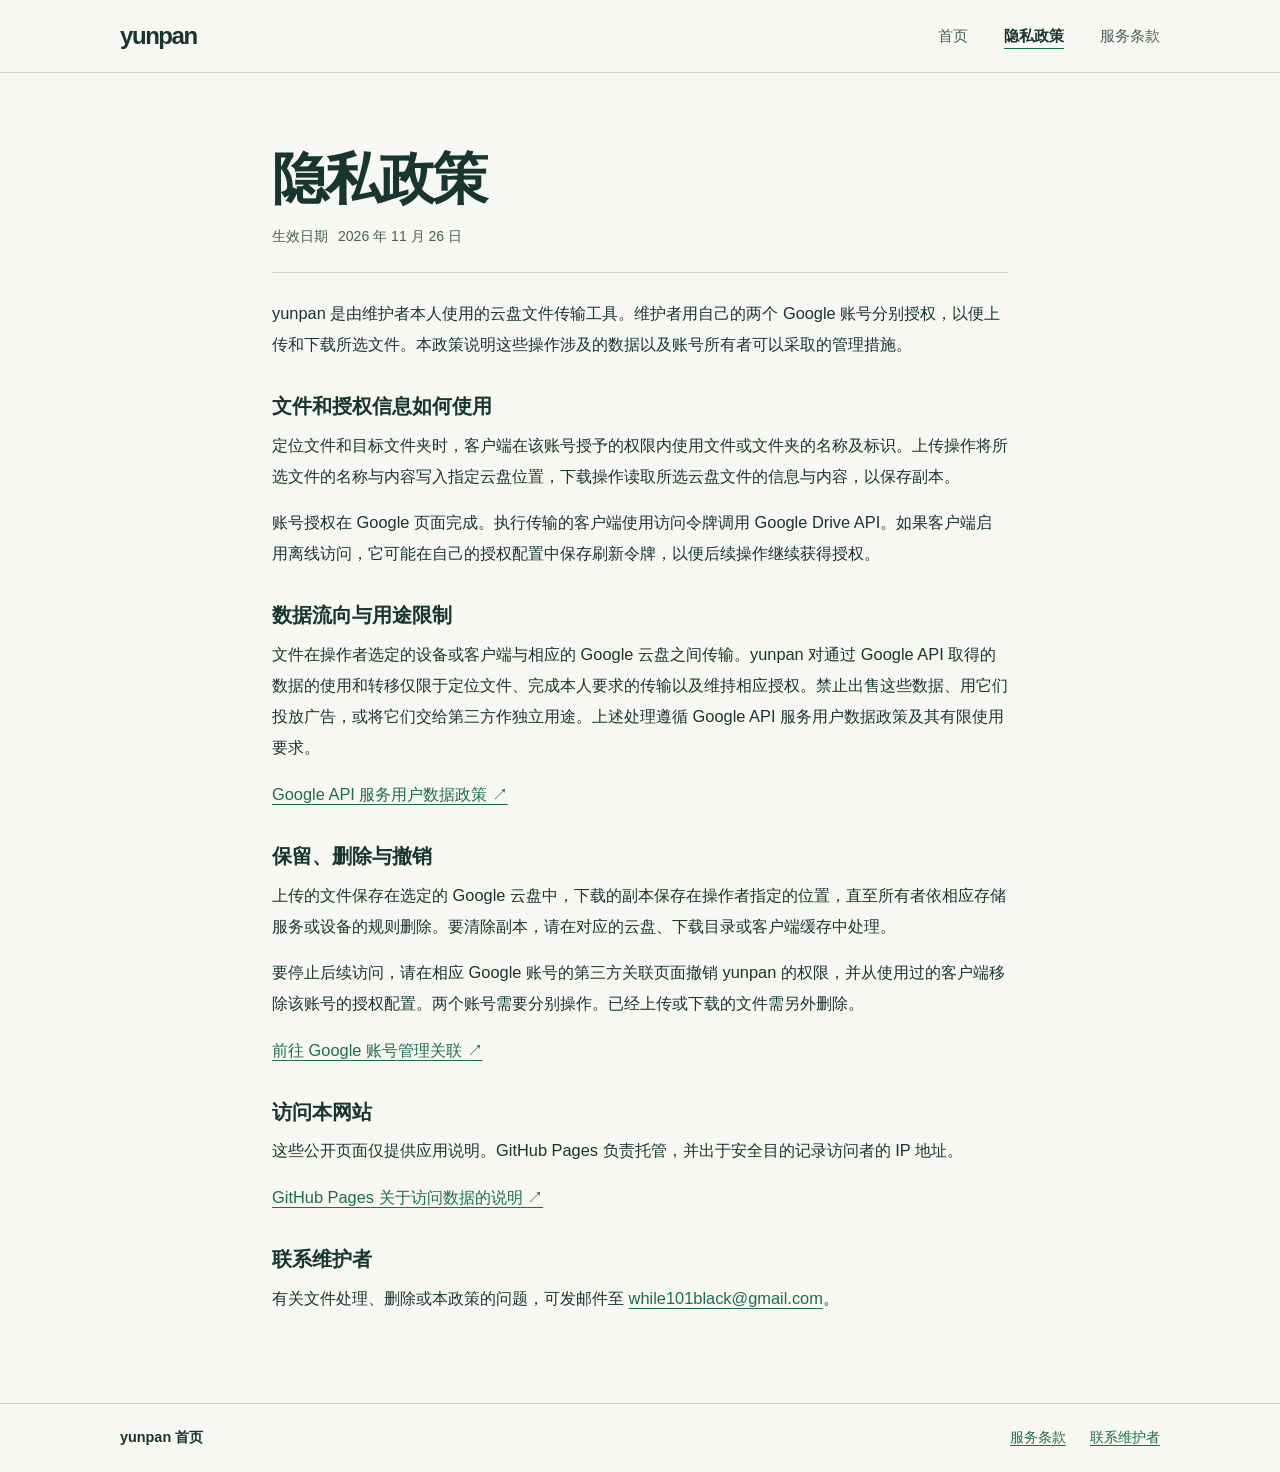
==== yunpan/privacy/index.html @ ec672002 "Publish yunpan app information, privacy policy and terms" ====
<!doctype html>
<html lang="zh-CN">
<head>
  <meta charset="utf-8">
  <meta name="viewport" content="width=device-width, initial-scale=1">
  <meta name="description" content="了解 yunpan 如何使用、处理和保留 Google 云盘文件及授权信息，以及如何撤销授权和删除副本。">
  <title>隐私政策 · yunpan</title>
  <link rel="canonical" href="https://xiangbianpangde.github.io/yunpan/privacy/">
  <link rel="stylesheet" href="../site.css">
</head>
<body>
  <a class="skip" href="#main">跳到正文</a>
  <header class="topbar"><div class="shell topbar-inner">
    <a class="wordmark" href="../" aria-label="yunpan 首页">yunpan</a>
    <nav aria-label="主导航"><a href="../">首页</a><a href="./" aria-current="page">隐私政策</a><a href="../terms/">服务条款</a></nav>
  </div></header>
  <main id="main" class="shell"><article class="document">
    <h1>隐私政策</h1>
    <p class="date">生效日期 <time datetime="2026-11-26">2026 年 11 月 26 日</time></p>
    <p>yunpan 是由维护者本人使用的云盘文件传输工具。维护者用自己的两个 Google 账号分别授权，以便上传和下载所选文件。本政策说明这些操作涉及的数据以及账号所有者可以采取的管理措施。</p>
    <h2>文件和授权信息如何使用</h2>
    <p>定位文件和目标文件夹时，客户端在该账号授予的权限内使用文件或文件夹的名称及标识。上传操作将所选文件的名称与内容写入指定云盘位置，下载操作读取所选云盘文件的信息与内容，以保存副本。</p>
    <p>账号授权在 Google 页面完成。执行传输的客户端使用访问令牌调用 Google Drive API。如果客户端启用离线访问，它可能在自己的授权配置中保存刷新令牌，以便后续操作继续获得授权。</p>
    <h2>数据流向与用途限制</h2>
    <p>文件在操作者选定的设备或客户端与相应的 Google 云盘之间传输。yunpan 对通过 Google API 取得的数据的使用和转移仅限于定位文件、完成本人要求的传输以及维持相应授权。禁止出售这些数据、用它们投放广告，或将它们交给第三方作独立用途。上述处理遵循 Google API 服务用户数据政策及其有限使用要求。</p>
    <p><a href="https://developers.google.com/terms/api-services-user-data-policy">Google API 服务用户数据政策 <span aria-hidden="true">↗</span></a></p>
    <h2>保留、删除与撤销</h2>
    <p>上传的文件保存在选定的 Google 云盘中，下载的副本保存在操作者指定的位置，直至所有者依相应存储服务或设备的规则删除。要清除副本，请在对应的云盘、下载目录或客户端缓存中处理。</p>
    <p>要停止后续访问，请在相应 Google 账号的第三方关联页面撤销 yunpan 的权限，并从使用过的客户端移除该账号的授权配置。两个账号需要分别操作。已经上传或下载的文件需另外删除。</p>
    <p><a href="https://myaccount.google.com/connections">前往 Google 账号管理关联 <span aria-hidden="true">↗</span></a></p>
    <h2>访问本网站</h2>
    <p>这些公开页面仅提供应用说明。GitHub Pages 负责托管，并出于安全目的记录访问者的 IP 地址。</p>
    <p><a href="https://docs.github.com/en/pages/getting-started-with-github-pages/what-is-github-pages#data-collection">GitHub Pages 关于访问数据的说明 <span aria-hidden="true">↗</span></a></p>
    <h2>联系维护者</h2>
    <p>有关文件处理、删除或本政策的问题，可发邮件至 <a href="mailto:while101black@gmail.com">while101black@gmail.com</a>。</p>
  </article></main>
  <footer class="footer"><div class="shell footer-inner">
    <a class="footer-name" href="../">yunpan 首页</a><a href="../terms/">服务条款</a><a href="mailto:while101black@gmail.com">联系维护者</a>
  </div></footer>
</body>
</html>
---- yunpan/site.css ----
:root {
  color-scheme: light;
  --ink: #183530;
  --muted: #465f58;
  --accent: #206a51;
  --line: #cfdad3;
  --paper: #f7f8f4;
  --surface: #eaf1e8;
  font-family: Inter, -apple-system, BlinkMacSystemFont, "PingFang SC", "Microsoft YaHei", sans-serif;
  color: var(--ink);
  background: var(--paper);
}
* { box-sizing: border-box; }
body { margin: 0; }
.shell { width: min(100% - 48px, 1040px); margin-inline: auto; }
a { color: var(--accent); text-underline-offset: .22em; text-decoration-thickness: 1px; }
a:hover { text-decoration-thickness: 2px; }
a:focus-visible { outline: 3px solid #b16316; outline-offset: 4px; border-radius: 2px; }
.skip { position: absolute; z-index: 2; top: .5rem; left: .5rem; background: white; padding: .6rem 1rem; transform: translateY(-180%); }
.skip:focus { transform: none; }
.topbar { border-bottom: 1px solid var(--line); }
.topbar-inner, .footer-inner, nav { display: flex; align-items: center; }
.topbar-inner { min-height: 72px; justify-content: space-between; gap: 16px; }
.wordmark, .footer-name { font-weight: 760; color: var(--ink); text-decoration: none; }
.wordmark { font-size: 1.5rem; letter-spacing: -.06em; margin: 0; }
nav { gap: clamp(14px, 3.5vw, 36px); }
nav a { color: var(--muted); text-decoration: none; font-size: .94rem; }
nav a[aria-current="page"] { color: var(--ink); font-weight: 700; text-decoration: underline; text-decoration-color: var(--accent); text-underline-offset: .45em; }
.hero { display: grid; grid-template-columns: minmax(0, 1.05fr) minmax(0, .95fr); align-items: center; gap: clamp(36px, 8vw, 100px); padding-block: clamp(48px, 8vw, 96px); }
h1, h2, p { margin-top: 0; }
h1 { font-size: clamp(2.55rem, 6vw, 5rem); line-height: 1.14; letter-spacing: -.045em; margin-bottom: 22px; }
.intro, .entry p:not(.wordmark) { color: var(--muted); line-height: 1.85; font-size: 1.08rem; }
.button-link { display: inline-flex; align-items: center; gap: 16px; padding: 12px 18px; border-radius: 8px; background: var(--ink); color: #fff; font-size: .95rem; font-weight: 650; text-decoration: none; }
.button-link:hover { background: var(--accent); }
.transfers { padding: 4px 26px; border: 1px solid var(--line); border-radius: 18px; background: var(--surface); }
.transfer { display: grid; grid-template-columns: 38px 1fr; gap: 16px; align-items: start; padding-block: 25px; }
.transfer + .transfer { border-top: 1px solid var(--line); }
.direction { display: grid; place-items: center; width: 38px; height: 38px; border: 1px solid #a4b9a8; border-radius: 50%; color: var(--accent); font-size: 1.35rem; }
.transfer h2 { margin: 2px 0 6px; font-size: 1.22rem; }
.transfer p, .authorization p { margin-bottom: 0; color: var(--muted); line-height: 1.8; }
.authorization { border-top: 1px solid var(--line); padding: 30px 0 clamp(44px, 7vw, 72px); }
.authorization h2 { font-size: 1.38rem; margin-bottom: 12px; }
.authorization p { max-width: 48rem; margin-bottom: 12px; }
.document { max-width: 46rem; margin-inline: auto; padding-block: clamp(40px, 7vw, 74px); }
.document h1 { font-size: clamp(2.2rem, 5vw, 3.5rem); margin-bottom: 12px; }
.document .date { border-bottom: 1px solid var(--line); color: var(--muted); padding-bottom: 22px; margin-bottom: 25px; font-size: .88rem; }
.date time { margin-left: 6px; }
.document h2 { font-size: 1.28rem; margin: 2rem 0 .6rem; }
.document p { font-size: 1.025rem; line-height: 1.9; margin-bottom: .95rem; }
.document a { overflow-wrap: anywhere; }
.footer { border-top: 1px solid var(--line); }
.footer-inner { min-height: 68px; flex-wrap: wrap; gap: 12px 24px; padding-block: 18px; font-size: .9rem; }
.footer-name { margin-right: auto; }
.entry { padding-block: clamp(64px, 12vw, 150px); }
.entry .wordmark { margin-bottom: 22px; }
@media (max-width: 700px) {
  .shell { width: min(100% - 36px, 1040px); }
  .topbar-inner { min-height: 62px; }
  .hero { grid-template-columns: 1fr; gap: 28px; }
  .transfers { padding-inline: 18px; }
  .transfer { padding-block: 18px; }
}
@media (max-width: 370px) {
  .topbar-inner { flex-wrap: wrap; padding-block: 12px; }
  nav { gap: 14px; }
}
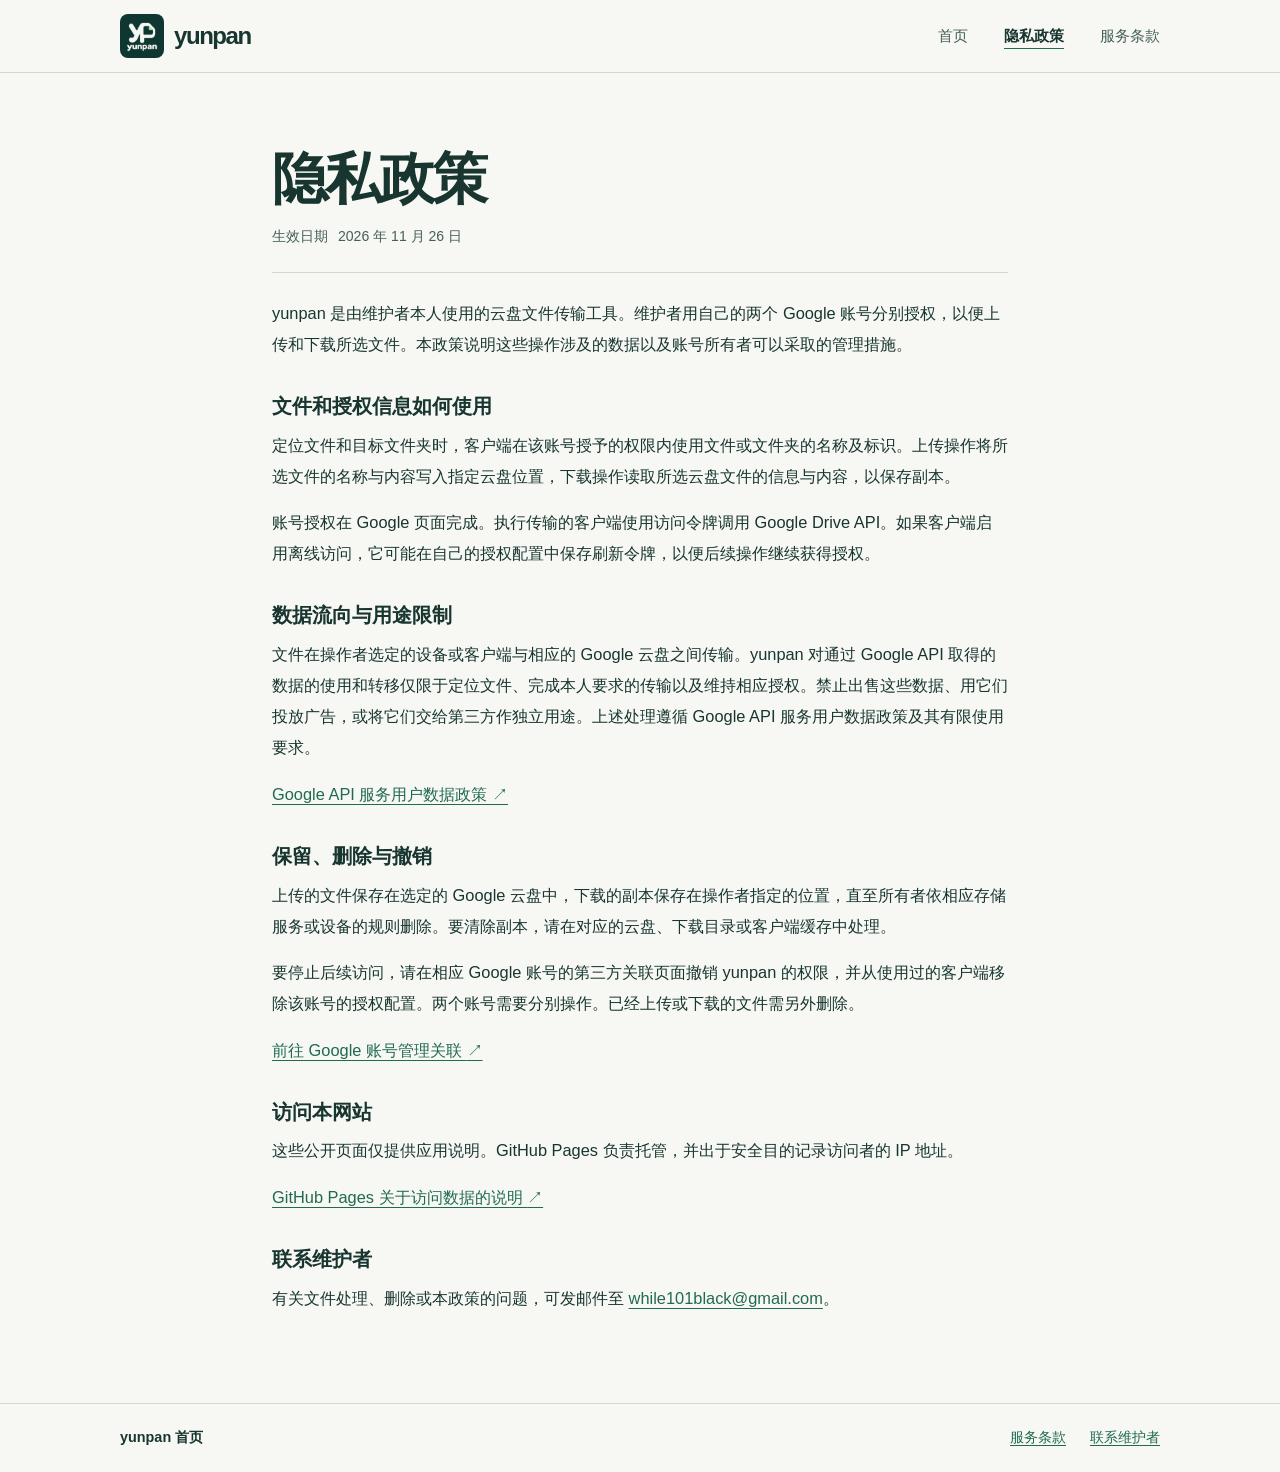
==== commit 97b024a4: "Use the dedicated yunpan logo across the app website" ====
--- a/yunpan/privacy/index.html
+++ b/yunpan/privacy/index.html
@@ -6,12 +6,13 @@
   <meta name="description" content="了解 yunpan 如何使用、处理和保留 Google 云盘文件及授权信息，以及如何撤销授权和删除副本。">
   <title>隐私政策 · yunpan</title>
   <link rel="canonical" href="https://xiangbianpangde.github.io/yunpan/privacy/">
+  <link rel="icon" type="image/png" sizes="120x120" href="../logo.png">
   <link rel="stylesheet" href="../site.css">
 </head>
 <body>
   <a class="skip" href="#main">跳到正文</a>
   <header class="topbar"><div class="shell topbar-inner">
-    <a class="wordmark" href="../" aria-label="yunpan 首页">yunpan</a>
+    <a class="wordmark" href="../" aria-label="yunpan 首页"><img src="../logo.png" width="44" height="44" alt="yunpan 徽标">yunpan</a>
     <nav aria-label="主导航"><a href="../">首页</a><a href="./" aria-current="page">隐私政策</a><a href="../terms/">服务条款</a></nav>
   </div></header>
   <main id="main" class="shell"><article class="document">
--- a/yunpan/site.css
+++ b/yunpan/site.css
@@ -23,6 +23,8 @@
 .topbar-inner { min-height: 72px; justify-content: space-between; gap: 16px; }
 .wordmark, .footer-name { font-weight: 760; color: var(--ink); text-decoration: none; }
 .wordmark { font-size: 1.5rem; letter-spacing: -.06em; margin: 0; }
+.topbar .wordmark { display: inline-flex; align-items: center; gap: 10px; }
+.wordmark img { display: block; border-radius: 8px; }
 nav { gap: clamp(14px, 3.5vw, 36px); }
 nav a { color: var(--muted); text-decoration: none; font-size: .94rem; }
 nav a[aria-current="page"] { color: var(--ink); font-weight: 700; text-decoration: underline; text-decoration-color: var(--accent); text-underline-offset: .45em; }
